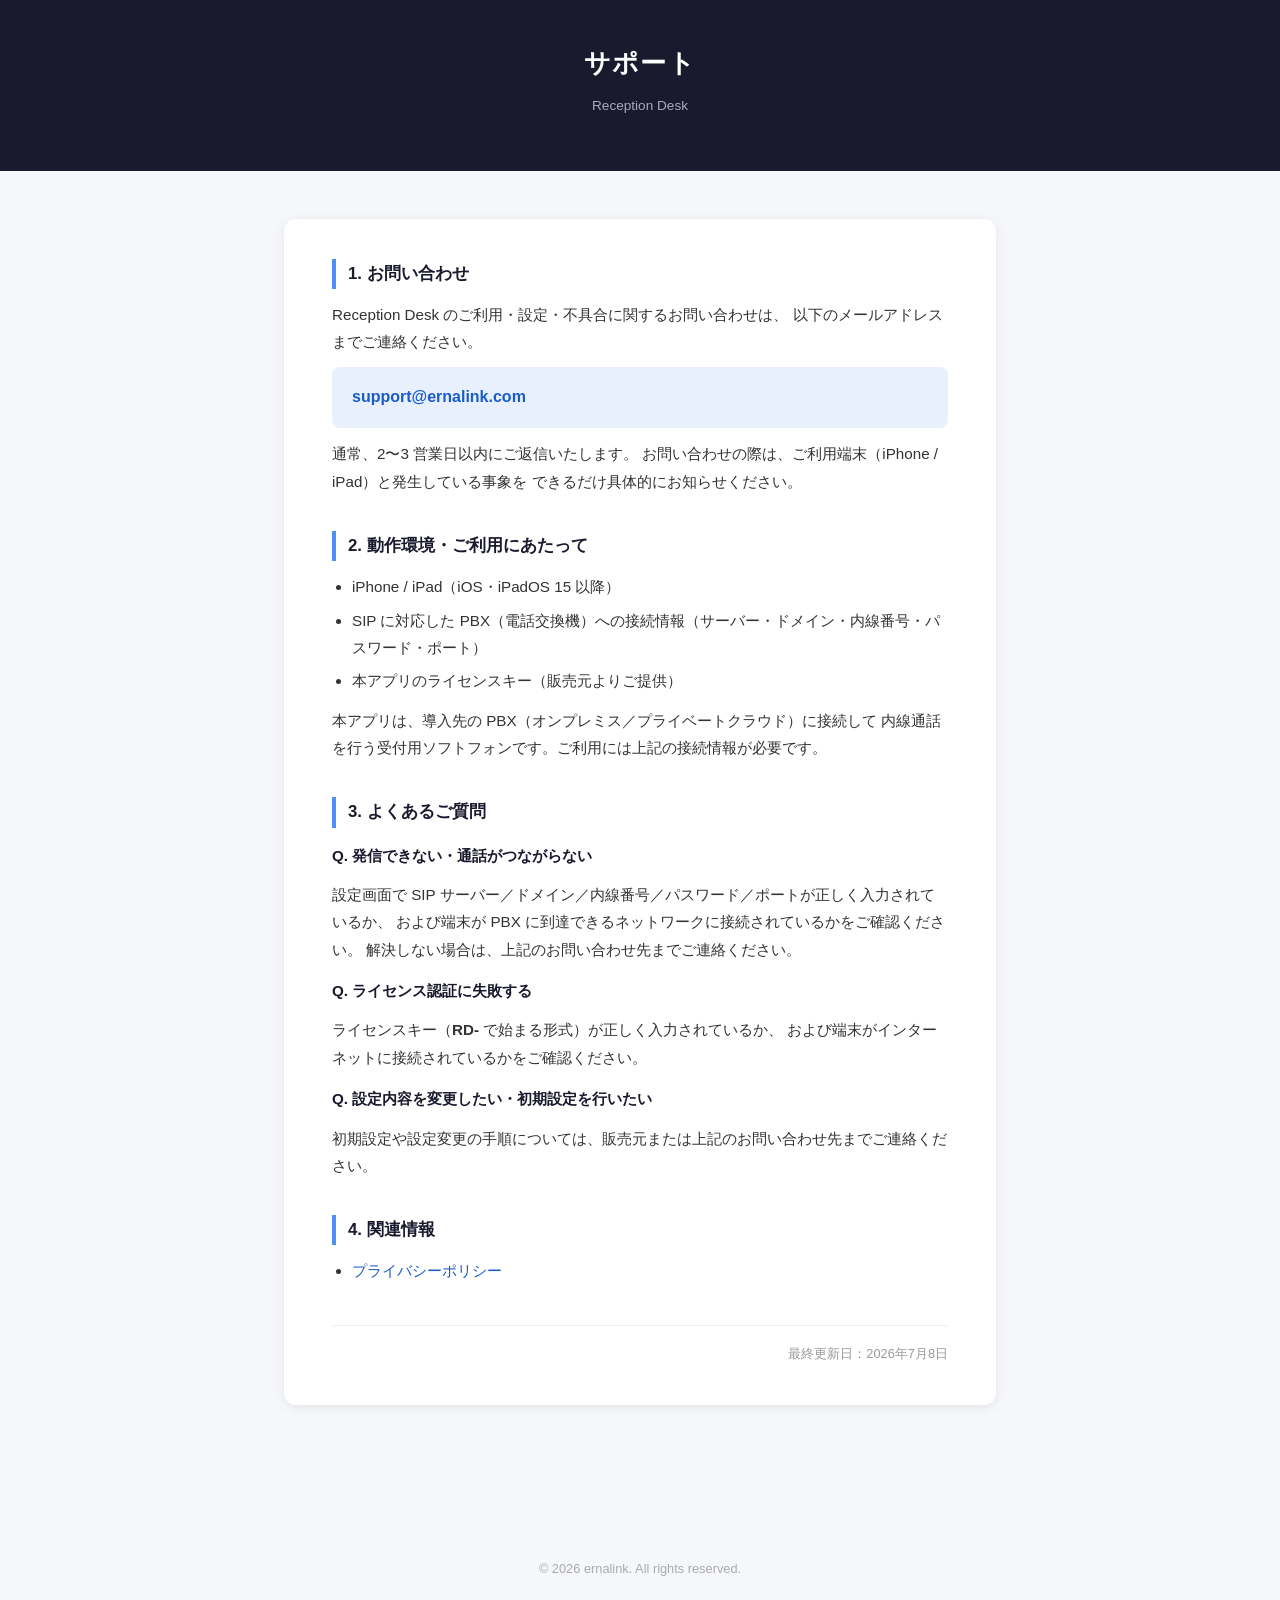
==== support.html @ e3fa444e "add: サポートページ（App Store Connect の Support URL 用）" ====
<!DOCTYPE html>
<html lang="ja">
<head>
  <meta charset="UTF-8">
  <meta name="viewport" content="width=device-width, initial-scale=1.0">
  <title>サポート | Reception Desk</title>

  <style>
    *, *::before, *::after {
      box-sizing: border-box;
      margin: 0;
      padding: 0;
    }

    body {
      font-family: 'Hiragino Kaku Gothic ProN', 'Hiragino Sans', Meiryo, sans-serif;
      background: #f5f7fa;
      color: #333;
      line-height: 1.8;
    }

    header {
      background: #1a1a2e;
      color: #fff;
      padding: 40px 24px;
      text-align: center;
    }

    header h1 {
      font-size: 1.6rem;
      letter-spacing: 0.05em;
    }

    header p {
      margin-top: 8px;
      font-size: 0.85rem;
      color: #aab;
    }

    main {
      max-width: 760px;
      margin: 48px auto;
      padding: 0 24px 80px;
    }

    .card {
      background: #fff;
      border-radius: 12px;
      padding: 40px 48px;
      box-shadow: 0 2px 12px rgba(0,0,0,.08);
    }

    h2 {
      font-size: 1.05rem;
      color: #1a1a2e;
      border-left: 4px solid #4f8ef7;
      padding-left: 12px;
      margin: 36px 0 12px;
    }

    h2:first-of-type {
      margin-top: 0;
    }

    p {
      margin-bottom: 12px;
      font-size: 0.95rem;
    }

    ul {
      margin: 8px 0 12px 20px;
      font-size: 0.95rem;
    }

    ul li {
      margin-bottom: 6px;
    }

    .contact {
      background: #e8f0fe;
      border-radius: 8px;
      padding: 16px 20px;
      font-size: 1.0rem;
      margin: 8px 0 12px;
    }

    .contact a {
      font-weight: bold;
    }

    .faq-q {
      font-weight: bold;
      color: #1a1a2e;
      margin-top: 14px;
    }

    .updated {
      text-align: right;
      font-size: 0.8rem;
      color: #999;
      margin-top: 40px;
      padding-top: 16px;
      border-top: 1px solid #eee;
    }

    footer {
      text-align: center;
      font-size: 0.8rem;
      color: #aaa;
      padding: 24px;
    }

    a {
      color: #1a5cc8;
      text-decoration: none;
    }

    a:hover {
      text-decoration: underline;
    }
  </style>
</head>

<body>

<header>
  <h1>サポート</h1>
  <p>Reception Desk</p>
</header>

<main>
  <div class="card">

    <h2>1. お問い合わせ</h2>
    <p>
      Reception Desk のご利用・設定・不具合に関するお問い合わせは、
      以下のメールアドレスまでご連絡ください。
    </p>
    <div class="contact">
      <a href="mailto:support@ernalink.com">support@ernalink.com</a>
    </div>
    <p>
      通常、2〜3 営業日以内にご返信いたします。
      お問い合わせの際は、ご利用端末（iPhone / iPad）と発生している事象を
      できるだけ具体的にお知らせください。
    </p>

    <h2>2. 動作環境・ご利用にあたって</h2>
    <ul>
      <li>iPhone / iPad（iOS・iPadOS 15 以降）</li>
      <li>SIP に対応した PBX（電話交換機）への接続情報（サーバー・ドメイン・内線番号・パスワード・ポート）</li>
      <li>本アプリのライセンスキー（販売元よりご提供）</li>
    </ul>
    <p>
      本アプリは、導入先の PBX（オンプレミス／プライベートクラウド）に接続して
      内線通話を行う受付用ソフトフォンです。ご利用には上記の接続情報が必要です。
    </p>

    <h2>3. よくあるご質問</h2>

    <p class="faq-q">Q. 発信できない・通話がつながらない</p>
    <p>
      設定画面で SIP サーバー／ドメイン／内線番号／パスワード／ポートが正しく入力されているか、
      および端末が PBX に到達できるネットワークに接続されているかをご確認ください。
      解決しない場合は、上記のお問い合わせ先までご連絡ください。
    </p>

    <p class="faq-q">Q. ライセンス認証に失敗する</p>
    <p>
      ライセンスキー（<strong>RD-</strong> で始まる形式）が正しく入力されているか、
      および端末がインターネットに接続されているかをご確認ください。
    </p>

    <p class="faq-q">Q. 設定内容を変更したい・初期設定を行いたい</p>
    <p>
      初期設定や設定変更の手順については、販売元または上記のお問い合わせ先までご連絡ください。
    </p>

    <h2>4. 関連情報</h2>
    <ul>
      <li><a href="./index.html">プライバシーポリシー</a></li>
    </ul>

    <div class="updated">
      最終更新日：2026年7月8日
    </div>

  </div>
</main>

<footer>
  &copy; 2026 ernalink. All rights reserved.
</footer>

</body>
</html>
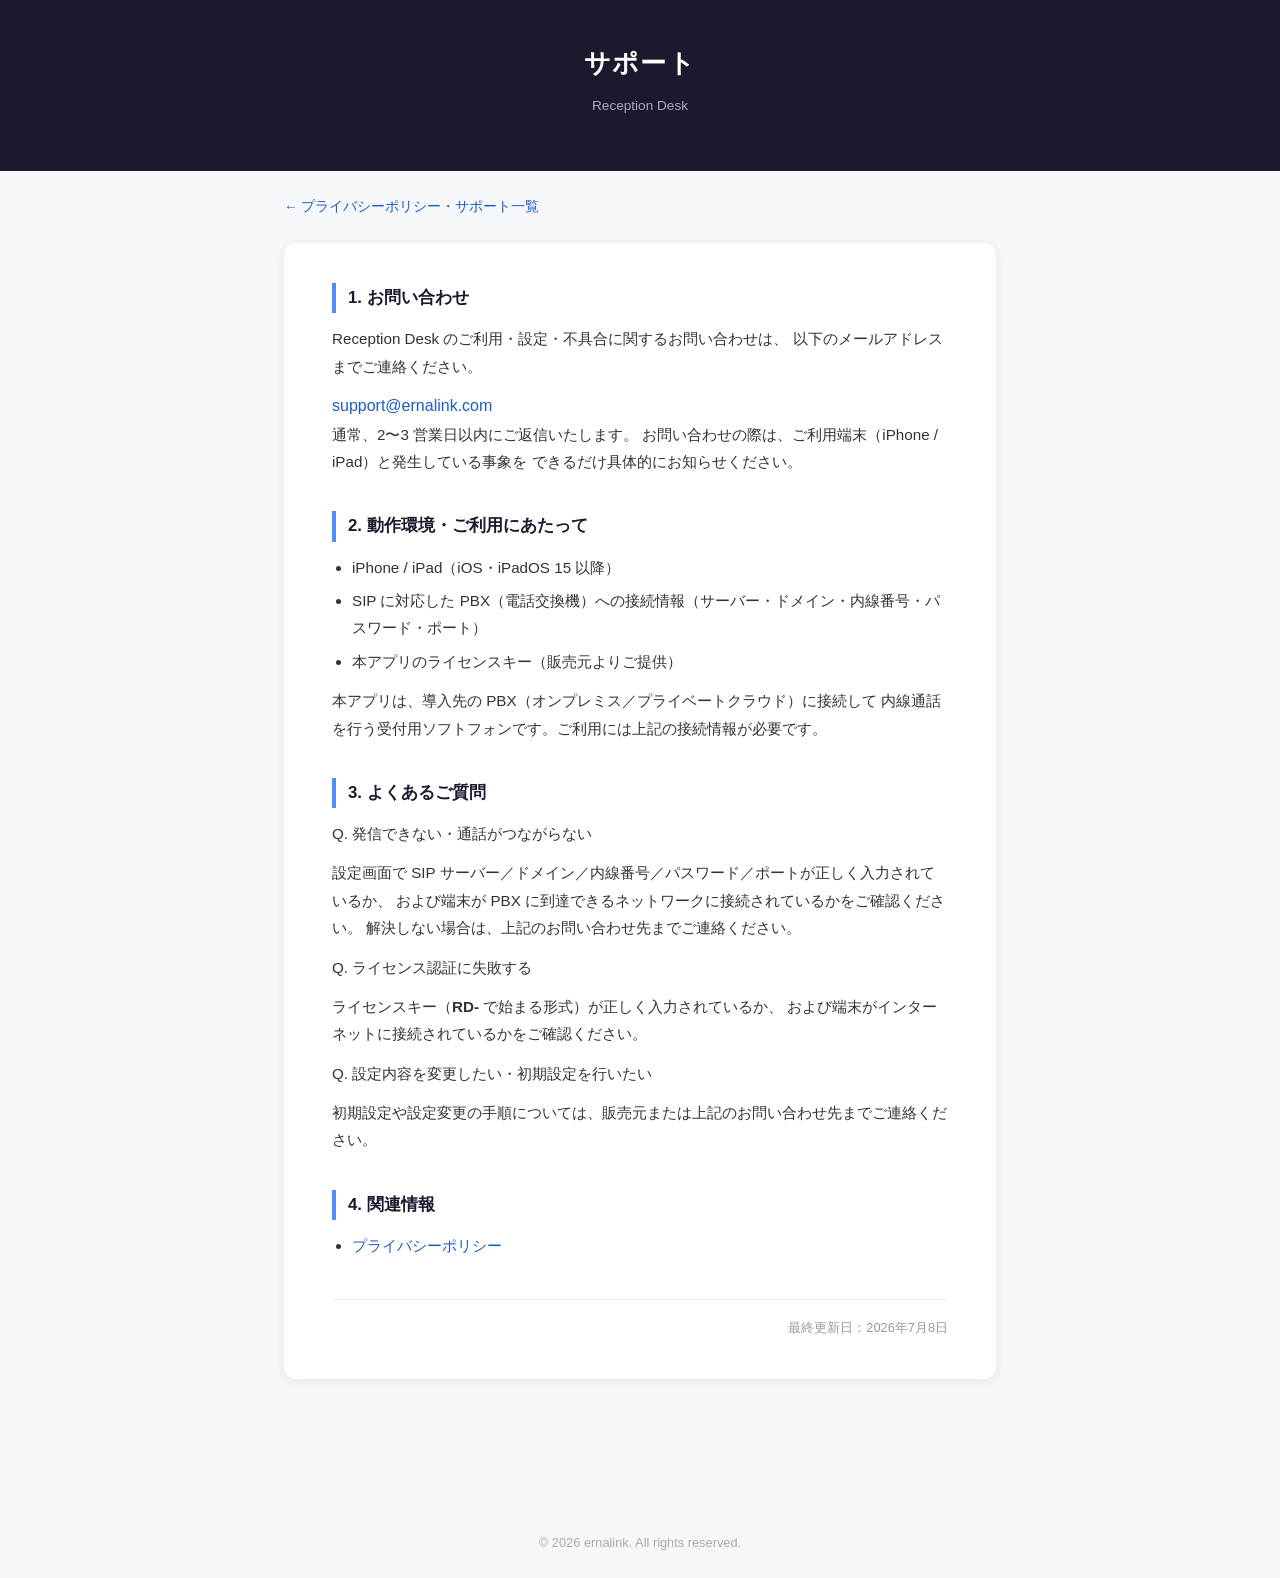
==== commit 97136f77: "@ feat: ルートを製品ハブ化し、診断ログの記述を追加 サイト構成   /                        ハブ（Reception Desk / Simple SipPhone の" ====
--- a/support.html
+++ b/support.html
@@ -5,192 +5,24 @@
   <meta name="viewport" content="width=device-width, initial-scale=1.0">
   <title>サポート | Reception Desk</title>
 
-  <style>
-    *, *::before, *::after {
-      box-sizing: border-box;
-      margin: 0;
-      padding: 0;
-    }
-
-    body {
-      font-family: 'Hiragino Kaku Gothic ProN', 'Hiragino Sans', Meiryo, sans-serif;
-      background: #f5f7fa;
-      color: #333;
-      line-height: 1.8;
-    }
-
-    header {
-      background: #1a1a2e;
-      color: #fff;
-      padding: 40px 24px;
-      text-align: center;
-    }
-
-    header h1 {
-      font-size: 1.6rem;
-      letter-spacing: 0.05em;
-    }
-
-    header p {
-      margin-top: 8px;
-      font-size: 0.85rem;
-      color: #aab;
-    }
-
-    main {
-      max-width: 760px;
-      margin: 48px auto;
-      padding: 0 24px 80px;
-    }
-
-    .card {
-      background: #fff;
-      border-radius: 12px;
-      padding: 40px 48px;
-      box-shadow: 0 2px 12px rgba(0,0,0,.08);
-    }
-
-    h2 {
-      font-size: 1.05rem;
-      color: #1a1a2e;
-      border-left: 4px solid #4f8ef7;
-      padding-left: 12px;
-      margin: 36px 0 12px;
-    }
-
-    h2:first-of-type {
-      margin-top: 0;
-    }
-
-    p {
-      margin-bottom: 12px;
-      font-size: 0.95rem;
-    }
-
-    ul {
-      margin: 8px 0 12px 20px;
-      font-size: 0.95rem;
-    }
-
-    ul li {
-      margin-bottom: 6px;
-    }
-
-    .contact {
-      background: #e8f0fe;
-      border-radius: 8px;
-      padding: 16px 20px;
-      font-size: 1.0rem;
-      margin: 8px 0 12px;
-    }
-
-    .contact a {
-      font-weight: bold;
-    }
-
-    .faq-q {
-      font-weight: bold;
-      color: #1a1a2e;
-      margin-top: 14px;
-    }
-
-    .updated {
-      text-align: right;
-      font-size: 0.8rem;
-      color: #999;
-      margin-top: 40px;
-      padding-top: 16px;
-      border-top: 1px solid #eee;
-    }
-
-    footer {
-      text-align: center;
-      font-size: 0.8rem;
-      color: #aaa;
-      padding: 24px;
-    }
-
-    a {
-      color: #1a5cc8;
-      text-decoration: none;
-    }
-
-    a:hover {
-      text-decoration: underline;
-    }
-  </style>
+  <!-- 旧 URL の互換用リダイレクト。
+       このパス（/support.html）は Reception Desk のサポートページとして
+       App Store Connect / Play Console・公開済みビルドに登録されている可能性があるため、
+       ルートをハブ化した後も残し、新しい場所へ転送する。 -->
+  <link rel="canonical" href="./reception-desk/support.html">
+  <meta http-equiv="refresh" content="0; url=./reception-desk/support.html">
+  <link rel="stylesheet" href="./assets/style.css">
 </head>
 
 <body>
-
-<header>
-  <h1>サポート</h1>
-  <p>Reception Desk</p>
-</header>
-
 <main>
   <div class="card">
-
-    <h2>1. お問い合わせ</h2>
     <p>
-      Reception Desk のご利用・設定・不具合に関するお問い合わせは、
-      以下のメールアドレスまでご連絡ください。
+      サポートページは
+      <a href="./reception-desk/support.html">こちら</a>
+      へ移動しました。自動で移動しない場合はリンクをクリックしてください。
     </p>
-    <div class="contact">
-      <a href="mailto:support@ernalink.com">support@ernalink.com</a>
-    </div>
-    <p>
-      通常、2〜3 営業日以内にご返信いたします。
-      お問い合わせの際は、ご利用端末（iPhone / iPad）と発生している事象を
-      できるだけ具体的にお知らせください。
-    </p>
-
-    <h2>2. 動作環境・ご利用にあたって</h2>
-    <ul>
-      <li>iPhone / iPad（iOS・iPadOS 15 以降）</li>
-      <li>SIP に対応した PBX（電話交換機）への接続情報（サーバー・ドメイン・内線番号・パスワード・ポート）</li>
-      <li>本アプリのライセンスキー（販売元よりご提供）</li>
-    </ul>
-    <p>
-      本アプリは、導入先の PBX（オンプレミス／プライベートクラウド）に接続して
-      内線通話を行う受付用ソフトフォンです。ご利用には上記の接続情報が必要です。
-    </p>
-
-    <h2>3. よくあるご質問</h2>
-
-    <p class="faq-q">Q. 発信できない・通話がつながらない</p>
-    <p>
-      設定画面で SIP サーバー／ドメイン／内線番号／パスワード／ポートが正しく入力されているか、
-      および端末が PBX に到達できるネットワークに接続されているかをご確認ください。
-      解決しない場合は、上記のお問い合わせ先までご連絡ください。
-    </p>
-
-    <p class="faq-q">Q. ライセンス認証に失敗する</p>
-    <p>
-      ライセンスキー（<strong>RD-</strong> で始まる形式）が正しく入力されているか、
-      および端末がインターネットに接続されているかをご確認ください。
-    </p>
-
-    <p class="faq-q">Q. 設定内容を変更したい・初期設定を行いたい</p>
-    <p>
-      初期設定や設定変更の手順については、販売元または上記のお問い合わせ先までご連絡ください。
-    </p>
-
-    <h2>4. 関連情報</h2>
-    <ul>
-      <li><a href="./index.html">プライバシーポリシー</a></li>
-    </ul>
-
-    <div class="updated">
-      最終更新日：2026年7月8日
-    </div>
-
   </div>
 </main>
-
-<footer>
-  &copy; 2026 ernalink. All rights reserved.
-</footer>
-
 </body>
 </html>
--- a/assets/style.css
+++ b/assets/style.css
@@ -0,0 +1,155 @@
+/* ernalink 製品サイト共通スタイル。
+   従来は各 HTML に同じ CSS を丸ごと複製していたため、1箇所の修正が4ファイルに波及していた。
+   ハブページ追加にあわせて共通化する。 */
+
+*, *::before, *::after {
+  box-sizing: border-box;
+  margin: 0;
+  padding: 0;
+}
+
+body {
+  font-family: 'Hiragino Kaku Gothic ProN', 'Hiragino Sans', Meiryo, sans-serif;
+  background: #f5f7fa;
+  color: #333;
+  line-height: 1.8;
+}
+
+header {
+  background: #1a1a2e;
+  color: #fff;
+  padding: 40px 24px;
+  text-align: center;
+}
+
+header h1 {
+  font-size: 1.6rem;
+  letter-spacing: 0.05em;
+}
+
+header p {
+  margin-top: 8px;
+  font-size: 0.85rem;
+  color: #aab;
+}
+
+main {
+  max-width: 760px;
+  margin: 48px auto;
+  padding: 0 24px 80px;
+}
+
+.card {
+  background: #fff;
+  border-radius: 12px;
+  padding: 40px 48px;
+  box-shadow: 0 2px 12px rgba(0,0,0,.08);
+}
+
+h2 {
+  font-size: 1.05rem;
+  color: #1a1a2e;
+  border-left: 4px solid #4f8ef7;
+  padding-left: 12px;
+  margin: 36px 0 12px;
+}
+
+h2:first-of-type {
+  margin-top: 0;
+}
+
+p {
+  margin-bottom: 12px;
+  font-size: 0.95rem;
+}
+
+ul {
+  margin: 8px 0 12px 20px;
+  font-size: 0.95rem;
+}
+
+ul li {
+  margin-bottom: 6px;
+}
+
+.badge {
+  display: inline-block;
+  background: #e8f0fe;
+  color: #1a5cc8;
+  border-radius: 4px;
+  padding: 2px 8px;
+  font-size: 0.8rem;
+  font-weight: bold;
+  margin-right: 6px;
+}
+
+.updated {
+  text-align: right;
+  font-size: 0.8rem;
+  color: #999;
+  margin-top: 40px;
+  padding-top: 16px;
+  border-top: 1px solid #eee;
+}
+
+footer {
+  text-align: center;
+  font-size: 0.8rem;
+  color: #aaa;
+  padding: 24px;
+}
+
+a {
+  color: #1a5cc8;
+  text-decoration: none;
+}
+
+a:hover {
+  text-decoration: underline;
+}
+
+/* ── パンくず（各ページからハブへ戻る導線） ── */
+.crumb {
+  max-width: 760px;
+  margin: 24px auto -24px;
+  padding: 0 24px;
+  font-size: 0.85rem;
+}
+
+/* ── ハブページ：製品カード ── */
+.products {
+  display: grid;
+  grid-template-columns: repeat(auto-fit, minmax(280px, 1fr));
+  gap: 24px;
+}
+
+.product {
+  background: #fff;
+  border-radius: 12px;
+  padding: 28px 32px;
+  box-shadow: 0 2px 12px rgba(0,0,0,.08);
+}
+
+.product h2 {
+  margin-top: 0;
+}
+
+.product .desc {
+  color: #667;
+  font-size: 0.9rem;
+  margin-bottom: 16px;
+}
+
+.product ul {
+  list-style: none;
+  margin: 0;
+}
+
+.product ul li {
+  margin-bottom: 8px;
+}
+
+.product ul li a::before {
+  content: "→ ";
+  color: #4f8ef7;
+}
